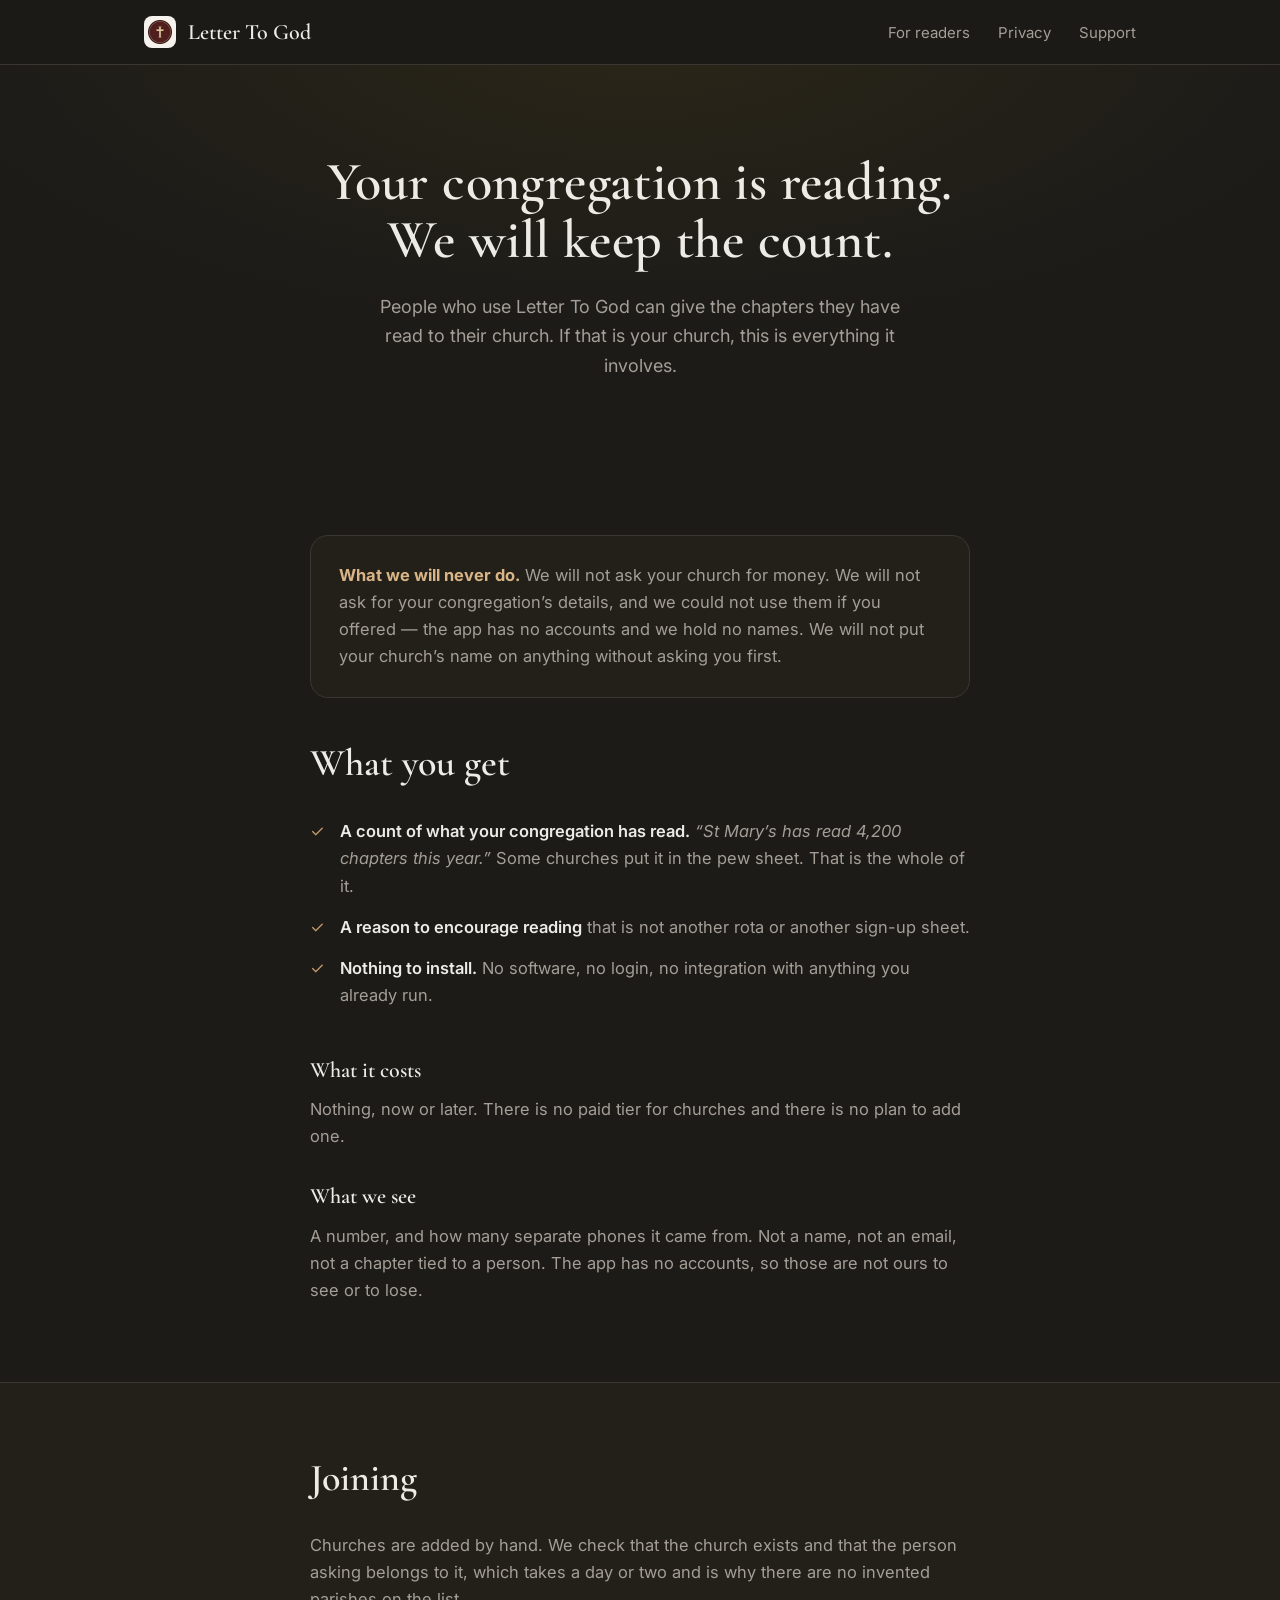
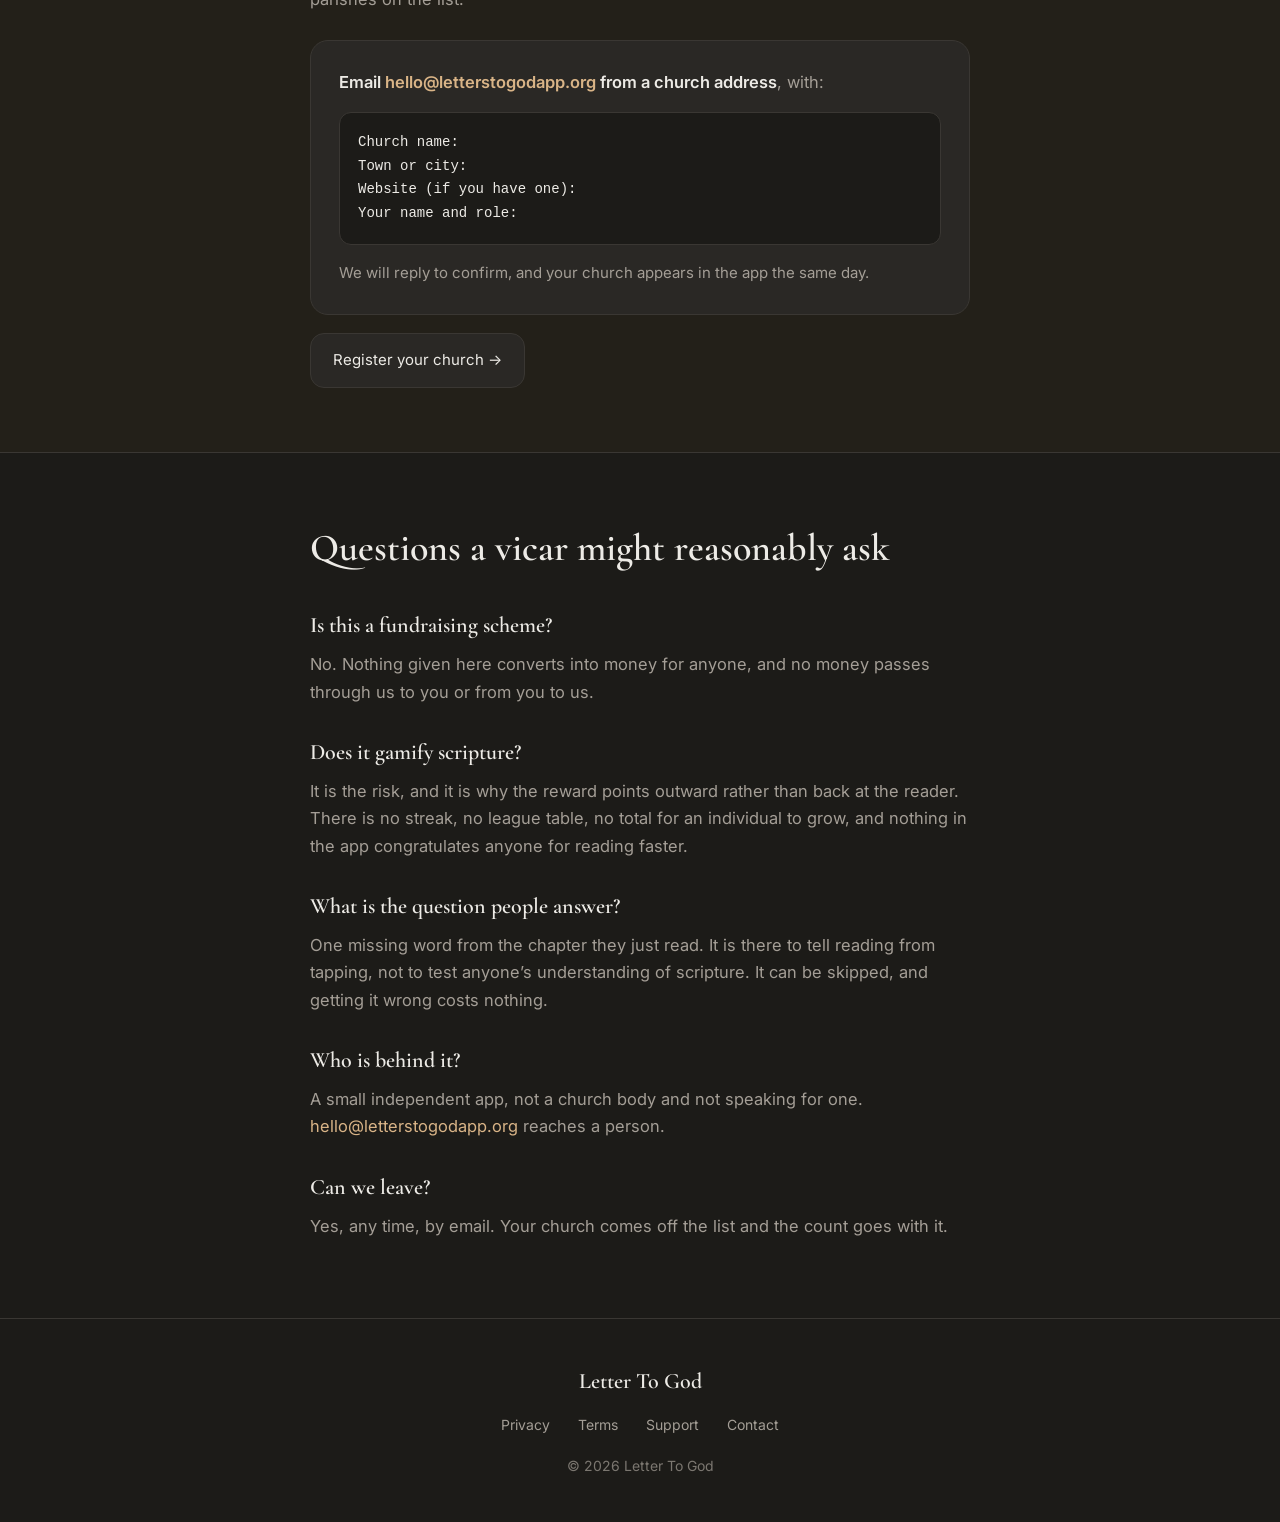
==== docs/churches/index.html @ cbeb22d8 "feat: the church pages Two pages: one for readers explaining what a recorded chapter is and what giv" ====
<!DOCTYPE html>
<html lang="en">
<head>
<meta charset="UTF-8">
<meta name="viewport" content="width=device-width, initial-scale=1.0">
<title>For churches — Letter To God</title>
<meta name="description" content="Your congregation reads the Bible. Letter To God keeps the count, and gives it to you. Nothing to pay, nothing to install.">
<meta property="og:title" content="For churches — Letter To God">
<meta property="og:description" content="Your congregation reads the Bible. We keep the count, and give it to you.">
<meta property="og:type" content="website">
<link rel="icon" href="../assets/icon.png">
<link rel="preconnect" href="https://fonts.googleapis.com">
<link rel="preconnect" href="https://fonts.gstatic.com" crossorigin>
<link href="https://fonts.googleapis.com/css2?family=Cormorant+Garamond:ital,wght@0,400;0,500;0,600;1,400&family=Inter:wght@400;500;600&display=swap" rel="stylesheet">
<style>
  :root{
    --bg:#1C1B18; --bg2:#232019; --surface:#2A2825; --line:#3A3733;
    --text:#EDEBE6; --muted:#A49E96; --gold:#C49A6C; --gold-soft:#D9B487;
  }
  *{margin:0;padding:0;box-sizing:border-box}
  body{background:var(--bg);color:var(--text);font-family:Inter,system-ui,sans-serif;line-height:1.65;-webkit-font-smoothing:antialiased}
  .serif{font-family:'Cormorant Garamond',Georgia,serif}
  a{color:var(--gold-soft);text-decoration:none}
  .wrap{max-width:1040px;margin:0 auto;padding:0 24px}
  .narrow{max-width:660px;margin:0 auto}
  nav{position:sticky;top:0;z-index:10;background:rgba(28,27,24,.82);backdrop-filter:blur(10px);border-bottom:1px solid var(--line)}
  nav .wrap{display:flex;align-items:center;justify-content:space-between;height:64px}
  .brand{display:flex;align-items:center;gap:12px;font-family:'Cormorant Garamond',serif;font-size:22px;font-weight:600;color:var(--text)}
  .brand img{width:32px;height:32px;border-radius:8px}
  .navlinks a{color:var(--muted);margin-left:24px;font-size:15px}
  .navlinks a:hover{color:var(--text)}
  .hero{text-align:center;padding:88px 0 56px;background:radial-gradient(1200px 500px at 50% -10%, #2b2618 0%, var(--bg) 60%)}
  .hero h1{font-family:'Cormorant Garamond',serif;font-size:clamp(34px,6vw,54px);font-weight:600;line-height:1.08;letter-spacing:.4px}
  .hero p.lead{max-width:560px;margin:22px auto 0;color:var(--muted);font-size:18px}
  section{padding:64px 0}
  h2{font-family:'Cormorant Garamond',serif;font-size:clamp(26px,4vw,38px);font-weight:600;margin-bottom:22px}
  h3{font-family:'Cormorant Garamond',serif;font-size:22px;font-weight:600;margin:28px 0 8px}
  p{color:var(--muted);font-size:16.5px;margin-bottom:14px}
  p strong{color:var(--text);font-weight:600}
  .plain{background:var(--bg2);border:1px solid var(--line);border-radius:18px;padding:26px 28px;margin:34px 0}
  .plain p{margin-bottom:0}
  .plain b{color:var(--gold-soft)}
  ul.ticks{list-style:none;margin:24px 0}
  ul.ticks li{position:relative;padding:0 0 14px 30px;color:var(--muted);font-size:16.5px}
  ul.ticks li::before{content:"\2713";position:absolute;left:0;top:0;color:var(--gold)}
  ul.ticks li b{color:var(--text);font-weight:600}
  .band{background:var(--bg2);border-top:1px solid var(--line);border-bottom:1px solid var(--line)}
  .mailbox{background:var(--surface);border:1px solid var(--line);border-radius:18px;padding:28px;margin-top:26px}
  .mailbox pre{font-family:ui-monospace,SFMono-Regular,Menlo,monospace;font-size:14px;color:var(--text);
    background:var(--bg);border:1px solid var(--line);border-radius:12px;padding:18px;margin-top:16px;
    white-space:pre-wrap;line-height:1.7}
  .cta{display:inline-flex;align-items:center;gap:10px;background:var(--surface);border:1px solid var(--line);
       border-radius:14px;padding:14px 22px;color:var(--text);font-size:15px;margin-top:18px;transition:.2s}
  .cta:hover{border-color:var(--gold)}
  footer{padding:44px 0;text-align:center;color:var(--muted);font-size:14px;border-top:1px solid var(--line)}
  footer a{margin:0 12px;color:var(--muted)}
  footer a:hover{color:var(--text)}
  @media(max-width:760px){.navlinks{display:none}section{padding:48px 0}.hero{padding:60px 0 40px}}
</style>
</head>
<body>
<nav><div class="wrap">
  <a class="brand" href="../"><img src="../assets/icon.png" alt="Letter To God icon">Letter To God</a>
  <div class="navlinks">
    <a href="../certificates/">For readers</a>
    <a href="../privacy/">Privacy</a>
    <a href="../support/">Support</a>
  </div>
</div></nav>

<header class="hero"><div class="wrap">
  <h1>Your congregation is reading.<br>We will keep the count.</h1>
  <p class="lead">People who use Letter To God can give the chapters they have read to their church. If that is your church, this is everything it involves.</p>
</div></header>

<section><div class="wrap"><div class="narrow">
  <div class="plain">
    <p><b>What we will never do.</b> We will not ask your church for money. We will not ask for your congregation&rsquo;s details, and we could not use them if you offered &mdash; the app has no accounts and we hold no names. We will not put your church&rsquo;s name on anything without asking you first.</p>
  </div>

  <h2>What you get</h2>
  <ul class="ticks">
    <li><b>A count of what your congregation has read.</b> <em>&ldquo;St Mary&rsquo;s has read 4,200 chapters this year.&rdquo;</em> Some churches put it in the pew sheet. That is the whole of it.</li>
    <li><b>A reason to encourage reading</b> that is not another rota or another sign-up sheet.</li>
    <li><b>Nothing to install.</b> No software, no login, no integration with anything you already run.</li>
  </ul>

  <h3>What it costs</h3>
  <p>Nothing, now or later. There is no paid tier for churches and there is no plan to add one.</p>

  <h3>What we see</h3>
  <p>A number, and how many separate phones it came from. Not a name, not an email, not a chapter tied to a person. The app has no accounts, so those are not ours to see or to lose.</p>
</div></div></section>

<section class="band"><div class="wrap"><div class="narrow">
  <h2>Joining</h2>
  <p>Churches are added by hand. We check that the church exists and that the person asking belongs to it, which takes a day or two and is why there are no invented parishes on the list.</p>

  <div class="mailbox">
    <p style="margin-bottom:0"><strong>Email <a href="mailto:hello@letterstogodapp.org?subject=Church%20registration">hello@letterstogodapp.org</a> from a church address</strong>, with:</p>
<pre>Church name:
Town or city:
Website (if you have one):
Your name and role:</pre>
    <p style="margin:16px 0 0;font-size:15px">We will reply to confirm, and your church appears in the app the same day.</p>
  </div>

  <a class="cta" href="mailto:hello@letterstogodapp.org?subject=Church%20registration">Register your church &rarr;</a>
</div></div></section>

<section><div class="wrap"><div class="narrow">
  <h2>Questions a vicar might reasonably ask</h2>

  <h3>Is this a fundraising scheme?</h3>
  <p>No. Nothing given here converts into money for anyone, and no money passes through us to you or from you to us.</p>

  <h3>Does it gamify scripture?</h3>
  <p>It is the risk, and it is why the reward points outward rather than back at the reader. There is no streak, no league table, no total for an individual to grow, and nothing in the app congratulates anyone for reading faster.</p>

  <h3>What is the question people answer?</h3>
  <p>One missing word from the chapter they just read. It is there to tell reading from tapping, not to test anyone&rsquo;s understanding of scripture. It can be skipped, and getting it wrong costs nothing.</p>

  <h3>Who is behind it?</h3>
  <p>A small independent app, not a church body and not speaking for one. <a href="mailto:hello@letterstogodapp.org">hello@letterstogodapp.org</a> reaches a person.</p>

  <h3>Can we leave?</h3>
  <p>Yes, any time, by email. Your church comes off the list and the count goes with it.</p>
</div></div></section>

<footer><div class="wrap">
  <div class="brand serif" style="justify-content:center;margin-bottom:14px">Letter To God</div>
  <a href="../privacy/">Privacy</a>
  <a href="../terms/">Terms</a>
  <a href="../support/">Support</a>
  <a href="mailto:hello@letterstogodapp.org">Contact</a>
  <div style="margin-top:18px;opacity:.7">&copy; 2026 Letter To God</div>
</div></footer>
</body>
</html>
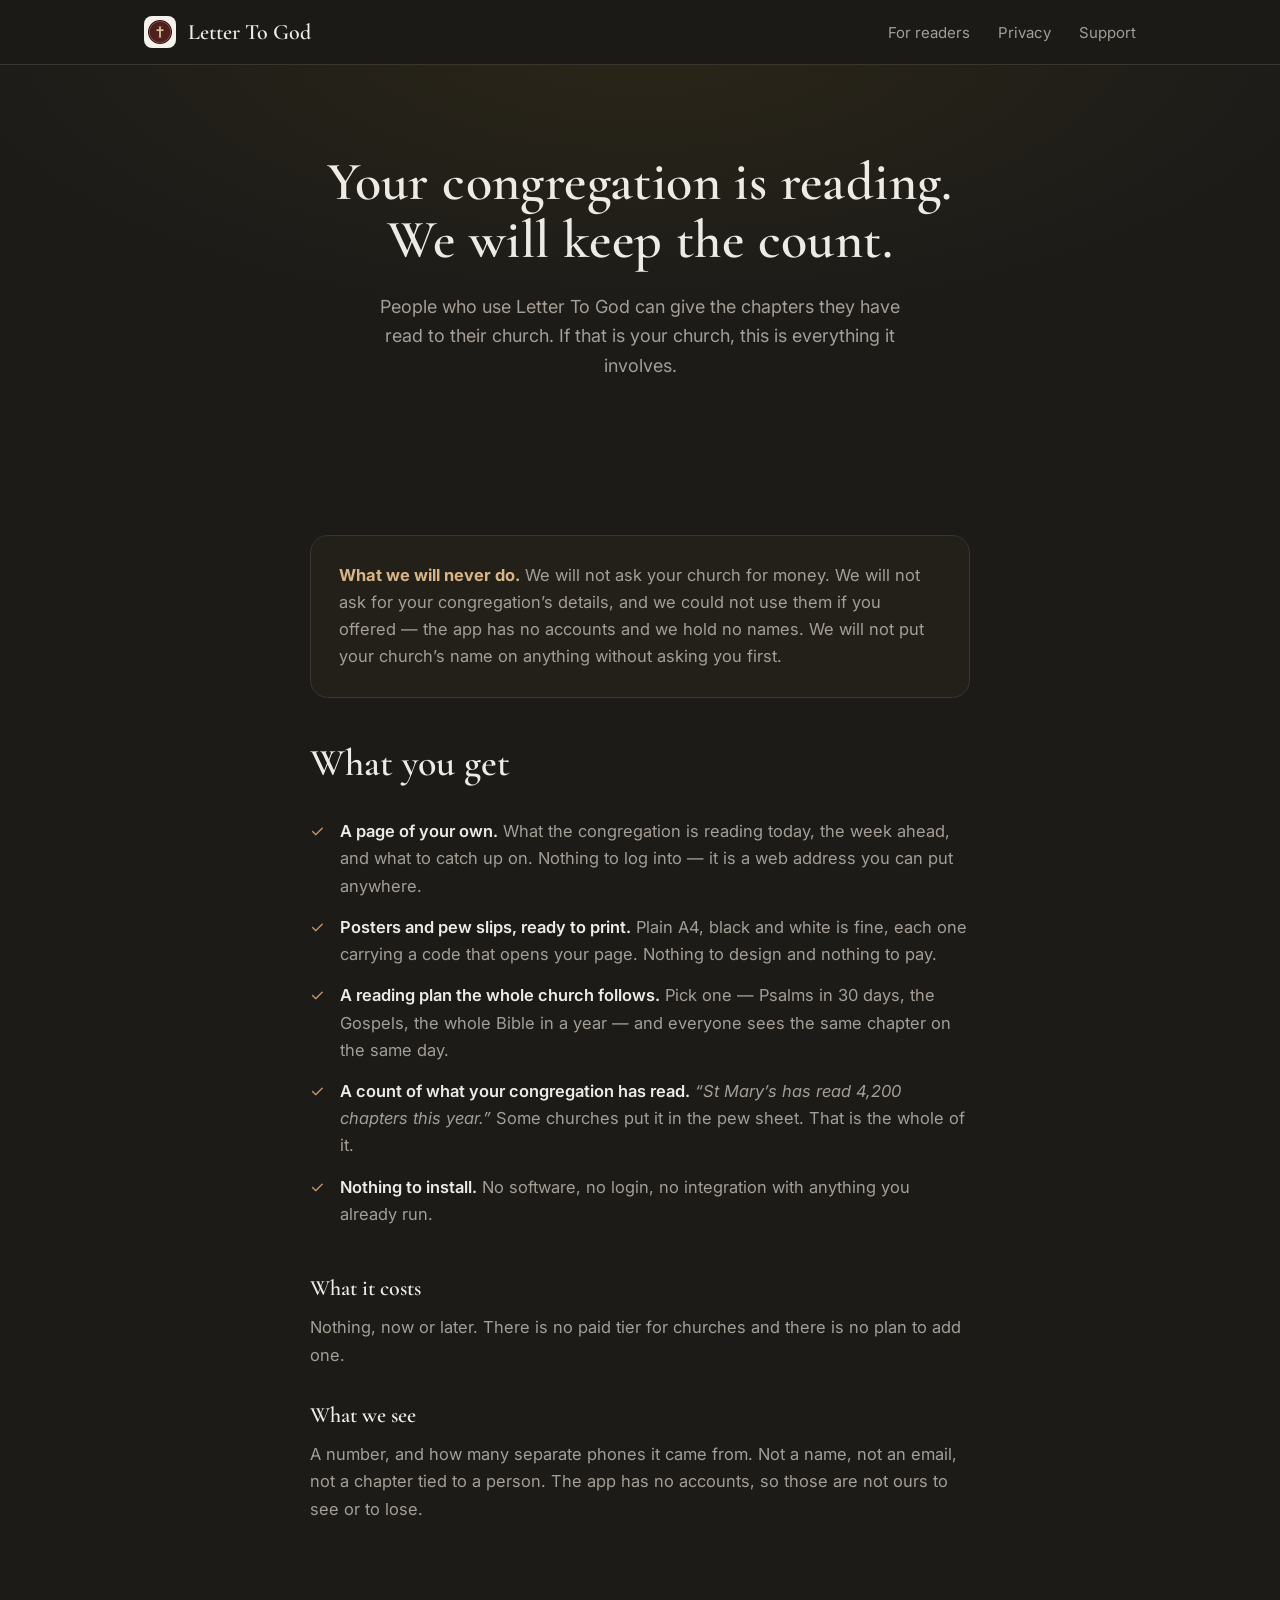
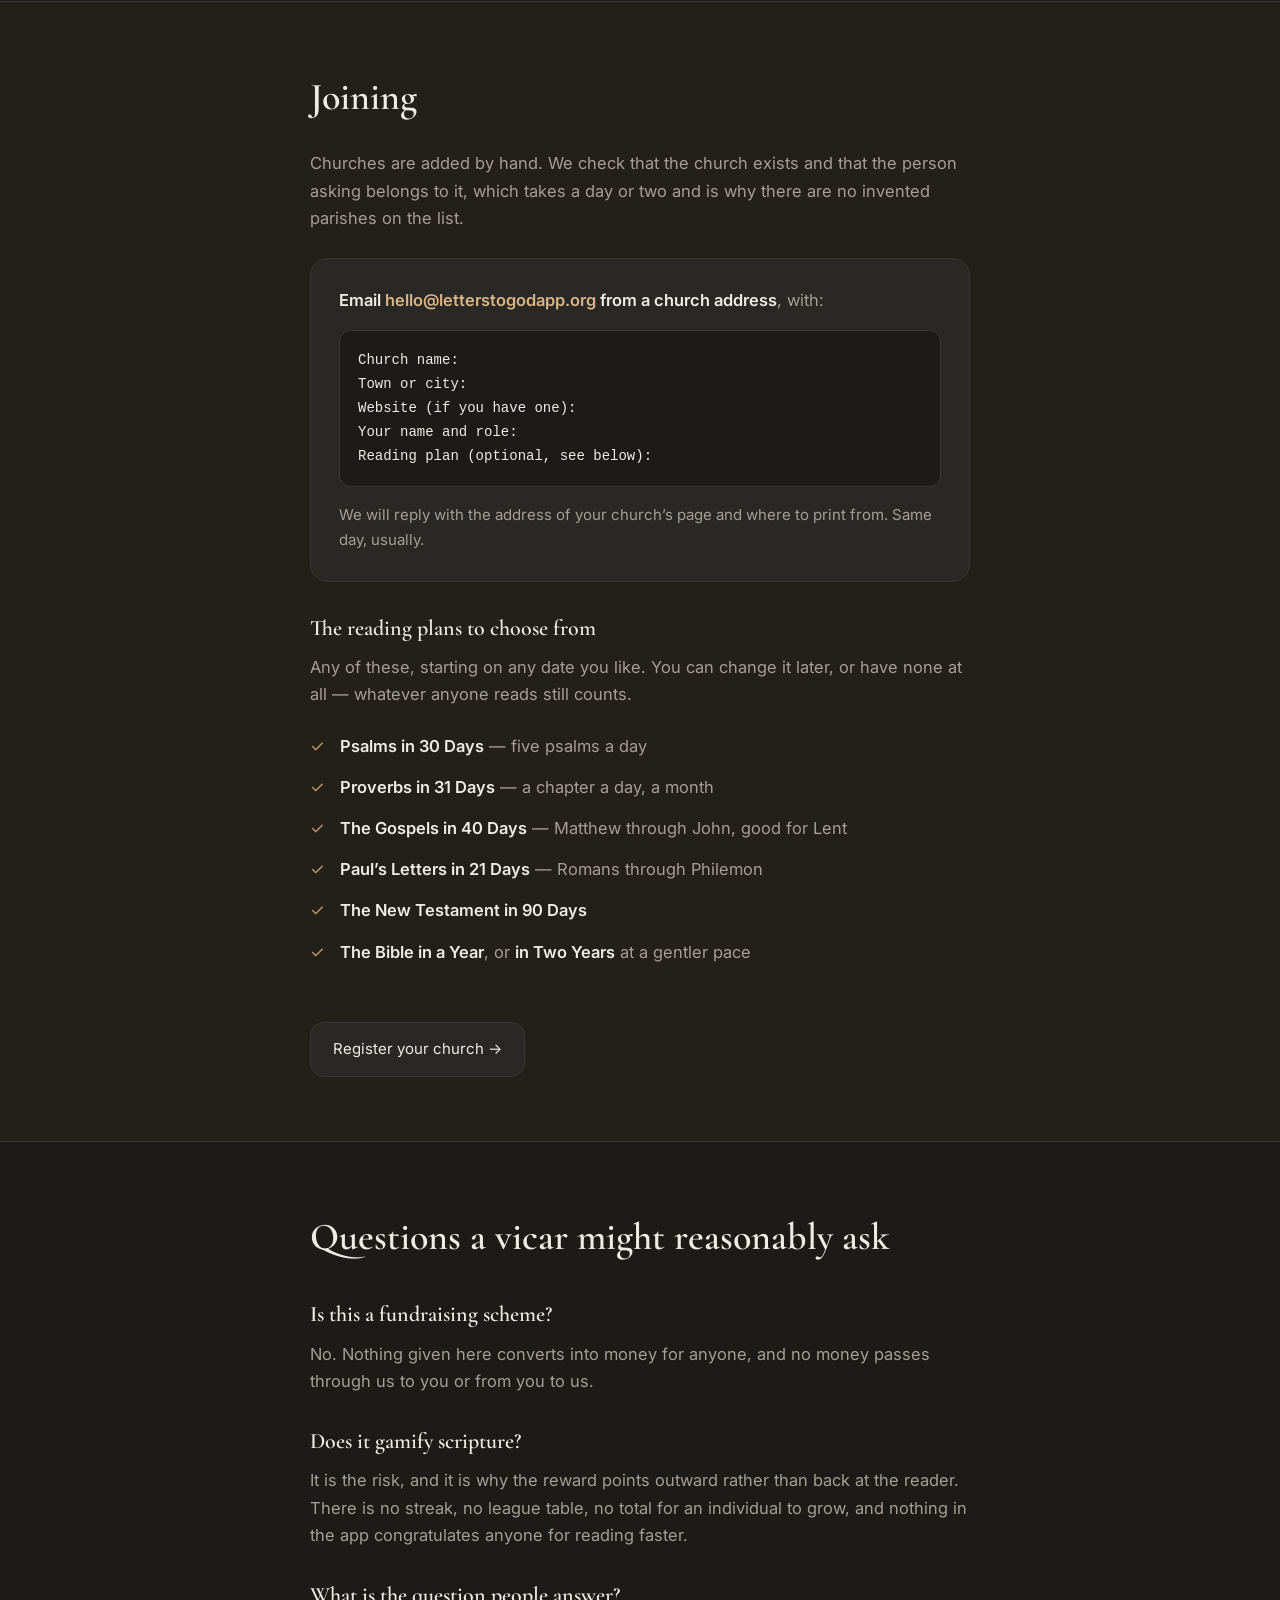
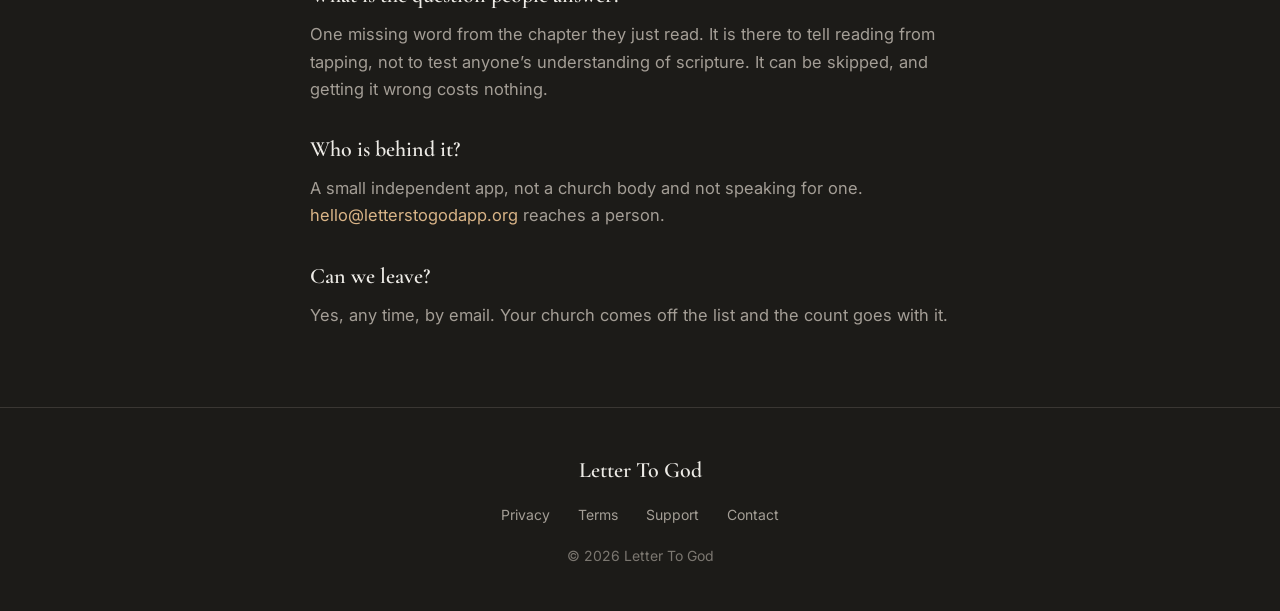
==== commit 4fb0899d: "feat: a page and printables for each church Three things a church actually needs, none of which invo" ====
--- a/docs/churches/index.html
+++ b/docs/churches/index.html
@@ -80,8 +80,10 @@
 
   <h2>What you get</h2>
   <ul class="ticks">
+    <li><b>A page of your own.</b> What the congregation is reading today, the week ahead, and what to catch up on. Nothing to log into &mdash; it is a web address you can put anywhere.</li>
+    <li><b>Posters and pew slips, ready to print.</b> Plain A4, black and white is fine, each one carrying a code that opens your page. Nothing to design and nothing to pay.</li>
+    <li><b>A reading plan the whole church follows.</b> Pick one &mdash; Psalms in 30 days, the Gospels, the whole Bible in a year &mdash; and everyone sees the same chapter on the same day.</li>
     <li><b>A count of what your congregation has read.</b> <em>&ldquo;St Mary&rsquo;s has read 4,200 chapters this year.&rdquo;</em> Some churches put it in the pew sheet. That is the whole of it.</li>
-    <li><b>A reason to encourage reading</b> that is not another rota or another sign-up sheet.</li>
     <li><b>Nothing to install.</b> No software, no login, no integration with anything you already run.</li>
   </ul>
 
@@ -101,9 +103,21 @@
 <pre>Church name:
 Town or city:
 Website (if you have one):
-Your name and role:</pre>
-    <p style="margin:16px 0 0;font-size:15px">We will reply to confirm, and your church appears in the app the same day.</p>
+Your name and role:
+Reading plan (optional, see below):</pre>
+    <p style="margin:16px 0 0;font-size:15px">We will reply with the address of your church&rsquo;s page and where to print from. Same day, usually.</p>
   </div>
+
+  <h3>The reading plans to choose from</h3>
+  <p>Any of these, starting on any date you like. You can change it later, or have none at all &mdash; whatever anyone reads still counts.</p>
+  <ul class="ticks">
+    <li><b>Psalms in 30 Days</b> &mdash; five psalms a day</li>
+    <li><b>Proverbs in 31 Days</b> &mdash; a chapter a day, a month</li>
+    <li><b>The Gospels in 40 Days</b> &mdash; Matthew through John, good for Lent</li>
+    <li><b>Paul&rsquo;s Letters in 21 Days</b> &mdash; Romans through Philemon</li>
+    <li><b>The New Testament in 90 Days</b></li>
+    <li><b>The Bible in a Year</b>, or <b>in Two Years</b> at a gentler pace</li>
+  </ul>
 
   <a class="cta" href="mailto:hello@letterstogodapp.org?subject=Church%20registration">Register your church &rarr;</a>
 </div></div></section>
